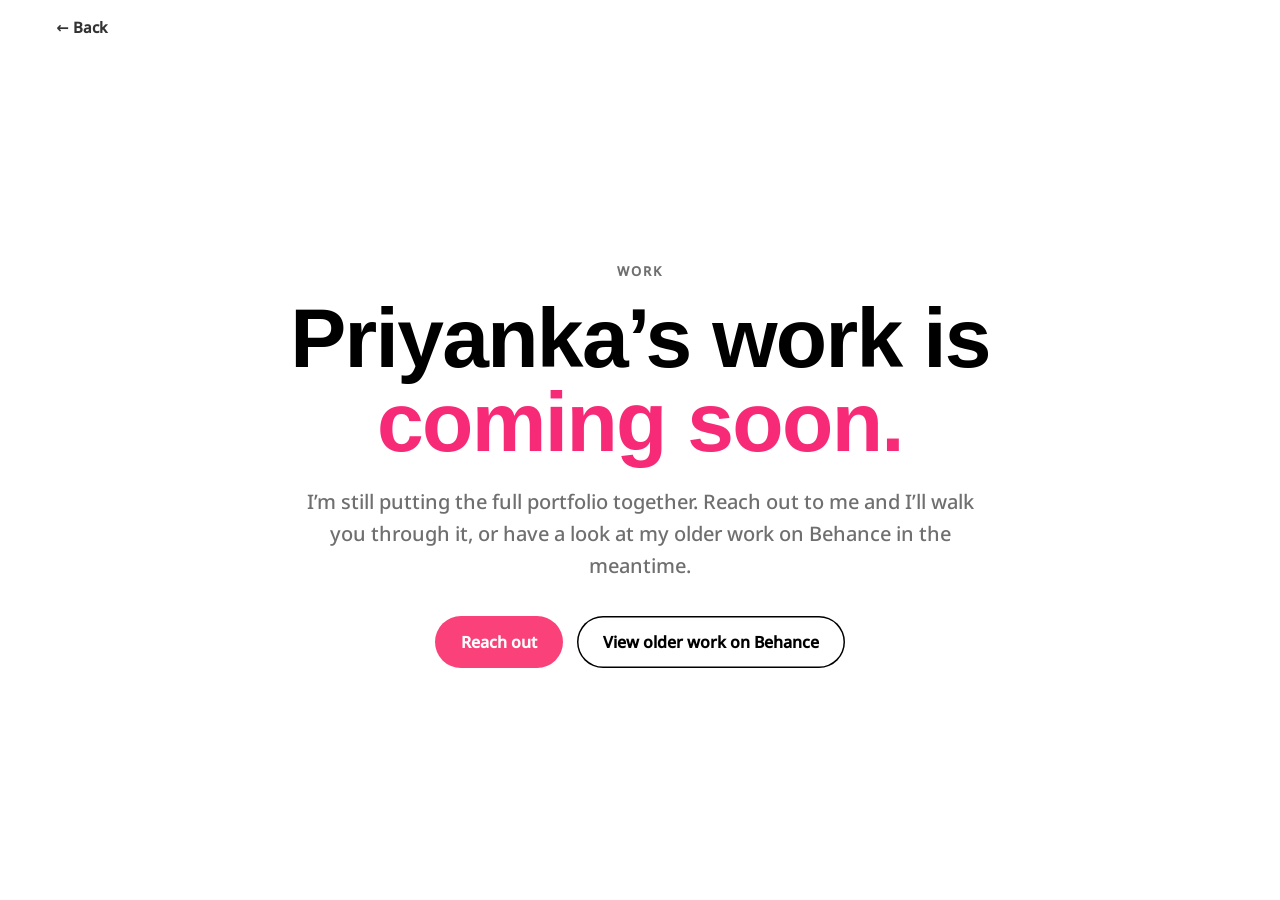
==== work.html @ 77cd3a28 "View work button opens a coming-soon work page with contact and Behance links Co-Authored-By: Claude" ====
<!DOCTYPE html>
<html lang="en" data-edition="gold">
<head>
<meta charset="UTF-8">
<meta name="viewport" content="width=device-width, initial-scale=1, viewport-fit=cover">
<title>Work · Priyanka Yadav</title>
<meta name="description" content="Priyanka Yadav's full portfolio is coming soon. Get in touch to see it, or view her older work on Behance.">
<link rel="stylesheet" href="css/00-fonts.css">
<link rel="stylesheet" href="css/01-tokens.css">
<style>
*{box-sizing:border-box}
html,body{margin:0;min-height:100%}
body{min-height:100svh;display:grid;place-items:center;padding:96px var(--gut,20px) 64px;background:var(--bg);color:var(--ink);font-family:var(--sans);-webkit-font-smoothing:antialiased}
.back{position:fixed;top:max(20px,env(safe-area-inset-top));left:var(--gut,20px);display:inline-flex;align-items:center;gap:8px;font:700 15px/1 var(--sans);color:var(--ink);text-decoration:none;opacity:.8}
.back:hover{opacity:1}
main{width:min(720px,100%);text-align:center}
.kick{margin:0 0 18px;font:800 13px/1 var(--sans);letter-spacing:.14em;text-transform:uppercase;color:var(--mute)}
h1{margin:0 0 22px;font-size:clamp(40px,8vw,84px);line-height:1}
.copy{margin:0 auto 34px;max-width:34em;font-size:clamp(16px,2vw,20px);line-height:1.6;color:var(--mute)}
.ctas{display:flex;flex-wrap:wrap;gap:14px;justify-content:center}
.cta{display:inline-flex;align-items:center;justify-content:center;min-height:52px;padding:0 26px;text-decoration:none;font-weight:700;font-size:16px;transition:transform .3s cubic-bezier(.34,1.56,.64,1)}
.cta:hover{transform:translateY(-3px)}
/* Normal */
html[data-edition="gold"]{--bg:#fff;--ink:#000;--mute:#6f6f6f;--sans:"Noto Sans",system-ui,-apple-system,"Segoe UI",Roboto,sans-serif}
html[data-edition="gold"] h1{font-family:Arial,"Helvetica Neue",Helvetica,sans-serif;font-weight:700;letter-spacing:-.02em}
html[data-edition="gold"] h1 em{font-style:normal;color:#f62a76}
html[data-edition="gold"] .cta{border-radius:999px;background:#fb4179;color:#fff}
html[data-edition="gold"] .cta.ghost{background:transparent;color:#000;box-shadow:inset 0 0 0 1.5px #000}
/* Street */
html[data-edition="street"] h1{font-family:var(--tag);font-weight:400;text-transform:uppercase;line-height:.92}
html[data-edition="street"] h1 em{font-style:normal;color:var(--s-red);text-shadow:.04em .05em 0 rgba(0,0,0,.6)}
html[data-edition="street"] .kick,html[data-edition="street"] .back,html[data-edition="street"] .cta{font-family:var(--sten);font-weight:800;text-transform:uppercase;letter-spacing:.06em}
html[data-edition="street"] .copy{font-family:var(--sans);color:rgba(241,236,226,.78)}
html[data-edition="street"] .cta{border-radius:10px;border:2.5px solid var(--s-cream);background:var(--s-red);color:#fff;box-shadow:0 4px 0 rgba(0,0,0,.5)}
html[data-edition="street"] .cta.ghost{background:#141312;color:var(--s-cream)}
</style>
<script>try{var e=localStorage.getItem("py:edition");document.documentElement.dataset.edition=(e==="street"||e==="gold")?e:"gold"}catch(x){}</script>
</head>
<body>
<a class="back" href="index.html#work" aria-label="Back to home">← Back</a>
<main>
  <p class="kick">Work</p>
  <h1>Priyanka’s work is <em>coming soon.</em></h1>
  <p class="copy">I’m still putting the full portfolio together. Reach out to me and I’ll walk you through it, or have a look at my older work on Behance in the meantime.</p>
  <div class="ctas">
    <a class="cta" href="mailto:priyankayadav76047@gmail.com">Reach out</a>
    <a class="cta ghost" href="https://www.behance.net/priyankayadav40" target="_blank" rel="noopener">View older work on Behance</a>
  </div>
</main>
</body>
</html>
---- css/00-fonts.css ----
/* Self-hosted web fonts (SIL Open Font License, see assets/fonts/LICENSE.md) */

/* Bodoni Moda · latin-ext */
@font-face {
  font-family: 'Bodoni Moda';
  font-style: italic;
  font-weight: 400 700;
  font-display: swap;
  src: url(../assets/fonts/bodoni-moda/bodoni-moda-italic-400-700-latin-ext.woff2) format('woff2');
  unicode-range: U+0100-02BA, U+02BD-02C5, U+02C7-02CC, U+02CE-02D7, U+02DD-02FF, U+0304, U+0308, U+0329, U+1D00-1DBF, U+1E00-1E9F, U+1EF2-1EFF, U+2020, U+20A0-20AB, U+20AD-20C4, U+2113, U+2C60-2C7F, U+A720-A7FF;
}

/* Bodoni Moda · latin */
@font-face {
  font-family: 'Bodoni Moda';
  font-style: italic;
  font-weight: 400 700;
  font-display: swap;
  src: url(../assets/fonts/bodoni-moda/bodoni-moda-italic-400-700-latin.woff2) format('woff2');
  unicode-range: U+0000-00FF, U+0131, U+0152-0153, U+02BB-02BC, U+02C6, U+02DA, U+02DC, U+0304, U+0308, U+0329, U+2000-206F, U+20AC, U+2122, U+2191, U+2193, U+2212, U+2215, U+FEFF, U+FFFD;
}

/* Bodoni Moda · latin-ext */
@font-face {
  font-family: 'Bodoni Moda';
  font-style: normal;
  font-weight: 400 700;
  font-display: swap;
  src: url(../assets/fonts/bodoni-moda/bodoni-moda-normal-400-700-latin-ext.woff2) format('woff2');
  unicode-range: U+0100-02BA, U+02BD-02C5, U+02C7-02CC, U+02CE-02D7, U+02DD-02FF, U+0304, U+0308, U+0329, U+1D00-1DBF, U+1E00-1E9F, U+1EF2-1EFF, U+2020, U+20A0-20AB, U+20AD-20C4, U+2113, U+2C60-2C7F, U+A720-A7FF;
}

/* Bodoni Moda · latin */
@font-face {
  font-family: 'Bodoni Moda';
  font-style: normal;
  font-weight: 400 700;
  font-display: swap;
  src: url(../assets/fonts/bodoni-moda/bodoni-moda-normal-400-700-latin.woff2) format('woff2');
  unicode-range: U+0000-00FF, U+0131, U+0152-0153, U+02BB-02BC, U+02C6, U+02DA, U+02DC, U+0304, U+0308, U+0329, U+2000-206F, U+20AC, U+2122, U+2191, U+2193, U+2212, U+2215, U+FEFF, U+FFFD;
}

/* Hanken Grotesk · latin-ext */
@font-face {
  font-family: 'Hanken Grotesk';
  font-style: normal;
  font-weight: 300 700;
  font-display: swap;
  src: url(../assets/fonts/hanken-grotesk/hanken-grotesk-normal-300-700-latin-ext.woff2) format('woff2');
  unicode-range: U+0100-02BA, U+02BD-02C5, U+02C7-02CC, U+02CE-02D7, U+02DD-02FF, U+0304, U+0308, U+0329, U+1D00-1DBF, U+1E00-1E9F, U+1EF2-1EFF, U+2020, U+20A0-20AB, U+20AD-20C4, U+2113, U+2C60-2C7F, U+A720-A7FF;
}

/* Hanken Grotesk · latin */
@font-face {
  font-family: 'Hanken Grotesk';
  font-style: normal;
  font-weight: 300 700;
  font-display: swap;
  src: url(../assets/fonts/hanken-grotesk/hanken-grotesk-normal-300-700-latin.woff2) format('woff2');
  unicode-range: U+0000-00FF, U+0131, U+0152-0153, U+02BB-02BC, U+02C6, U+02DA, U+02DC, U+0304, U+0308, U+0329, U+2000-206F, U+20AC, U+2122, U+2191, U+2193, U+2212, U+2215, U+FEFF, U+FFFD;
}

/* Tiro Devanagari Hindi · devanagari */
@font-face {
  font-family: 'Tiro Devanagari Hindi';
  font-style: italic;
  font-weight: 400;
  font-display: swap;
  src: url(../assets/fonts/tiro-devanagari-hindi/tiro-devanagari-hindi-italic-400-devanagari.woff2) format('woff2');
  unicode-range: U+0900-097F, U+1CD0-1CF4, U+1CF7-1CF9, U+200C-200D, U+20A8, U+20B9, U+20F0, U+25CC, U+A830-A839, U+A8E0-A8FF, U+11B00-11B0A;
}

/* Tiro Devanagari Hindi · latin-ext */
@font-face {
  font-family: 'Tiro Devanagari Hindi';
  font-style: italic;
  font-weight: 400;
  font-display: swap;
  src: url(../assets/fonts/tiro-devanagari-hindi/tiro-devanagari-hindi-italic-400-latin-ext.woff2) format('woff2');
  unicode-range: U+0100-02BA, U+02BD-02C5, U+02C7-02CC, U+02CE-02D7, U+02DD-02FF, U+0304, U+0308, U+0329, U+1D00-1DBF, U+1E00-1E9F, U+1EF2-1EFF, U+2020, U+20A0-20AB, U+20AD-20C4, U+2113, U+2C60-2C7F, U+A720-A7FF;
}

/* Tiro Devanagari Hindi · latin */
@font-face {
  font-family: 'Tiro Devanagari Hindi';
  font-style: italic;
  font-weight: 400;
  font-display: swap;
  src: url(../assets/fonts/tiro-devanagari-hindi/tiro-devanagari-hindi-italic-400-latin.woff2) format('woff2');
  unicode-range: U+0000-00FF, U+0131, U+0152-0153, U+02BB-02BC, U+02C6, U+02DA, U+02DC, U+0304, U+0308, U+0329, U+2000-206F, U+20AC, U+2122, U+2191, U+2193, U+2212, U+2215, U+FEFF, U+FFFD;
}

/* Tiro Devanagari Hindi · devanagari */
@font-face {
  font-family: 'Tiro Devanagari Hindi';
  font-style: normal;
  font-weight: 400;
  font-display: swap;
  src: url(../assets/fonts/tiro-devanagari-hindi/tiro-devanagari-hindi-normal-400-devanagari.woff2) format('woff2');
  unicode-range: U+0900-097F, U+1CD0-1CF4, U+1CF7-1CF9, U+200C-200D, U+20A8, U+20B9, U+20F0, U+25CC, U+A830-A839, U+A8E0-A8FF, U+11B00-11B0A;
}

/* Tiro Devanagari Hindi · latin-ext */
@font-face {
  font-family: 'Tiro Devanagari Hindi';
  font-style: normal;
  font-weight: 400;
  font-display: swap;
  src: url(../assets/fonts/tiro-devanagari-hindi/tiro-devanagari-hindi-normal-400-latin-ext.woff2) format('woff2');
  unicode-range: U+0100-02BA, U+02BD-02C5, U+02C7-02CC, U+02CE-02D7, U+02DD-02FF, U+0304, U+0308, U+0329, U+1D00-1DBF, U+1E00-1E9F, U+1EF2-1EFF, U+2020, U+20A0-20AB, U+20AD-20C4, U+2113, U+2C60-2C7F, U+A720-A7FF;
}

/* Tiro Devanagari Hindi · latin */
@font-face {
  font-family: 'Tiro Devanagari Hindi';
  font-style: normal;
  font-weight: 400;
  font-display: swap;
  src: url(../assets/fonts/tiro-devanagari-hindi/tiro-devanagari-hindi-normal-400-latin.woff2) format('woff2');
  unicode-range: U+0000-00FF, U+0131, U+0152-0153, U+02BB-02BC, U+02C6, U+02DA, U+02DC, U+0304, U+0308, U+0329, U+2000-206F, U+20AC, U+2122, U+2191, U+2193, U+2212, U+2215, U+FEFF, U+FFFD;
}

/* Manrope · latin-ext */
@font-face {
  font-family: 'Manrope';
  font-style: normal;
  font-weight: 500;
  font-display: swap;
  src: url(../assets/fonts/manrope/manrope-normal-500-latin-ext.woff2) format('woff2');
  unicode-range: U+0100-02BA, U+02BD-02C5, U+02C7-02CC, U+02CE-02D7, U+02DD-02FF, U+0304, U+0308, U+0329, U+1D00-1DBF, U+1E00-1E9F, U+1EF2-1EFF, U+2020, U+20A0-20AB, U+20AD-20C4, U+2113, U+2C60-2C7F, U+A720-A7FF;
}

/* Manrope · latin */
@font-face {
  font-family: 'Manrope';
  font-style: normal;
  font-weight: 500;
  font-display: swap;
  src: url(../assets/fonts/manrope/manrope-normal-500-latin.woff2) format('woff2');
  unicode-range: U+0000-00FF, U+0131, U+0152-0153, U+02BB-02BC, U+02C6, U+02DA, U+02DC, U+0304, U+0308, U+0329, U+2000-206F, U+20AC, U+2122, U+2191, U+2193, U+2212, U+2215, U+FEFF, U+FFFD;
}

/* Manrope · latin-ext */
@font-face {
  font-family: 'Manrope';
  font-style: normal;
  font-weight: 700;
  font-display: swap;
  src: url(../assets/fonts/manrope/manrope-normal-700-latin-ext.woff2) format('woff2');
  unicode-range: U+0100-02BA, U+02BD-02C5, U+02C7-02CC, U+02CE-02D7, U+02DD-02FF, U+0304, U+0308, U+0329, U+1D00-1DBF, U+1E00-1E9F, U+1EF2-1EFF, U+2020, U+20A0-20AB, U+20AD-20C4, U+2113, U+2C60-2C7F, U+A720-A7FF;
}

/* Manrope · latin */
@font-face {
  font-family: 'Manrope';
  font-style: normal;
  font-weight: 700;
  font-display: swap;
  src: url(../assets/fonts/manrope/manrope-normal-700-latin.woff2) format('woff2');
  unicode-range: U+0000-00FF, U+0131, U+0152-0153, U+02BB-02BC, U+02C6, U+02DA, U+02DC, U+0304, U+0308, U+0329, U+2000-206F, U+20AC, U+2122, U+2191, U+2193, U+2212, U+2215, U+FEFF, U+FFFD;
}

/* Inter · latin-ext */
@font-face {
  font-family: 'Inter';
  font-style: normal;
  font-weight: 400;
  font-display: swap;
  src: url(../assets/fonts/inter/inter-normal-400-latin-ext.woff2) format('woff2');
  unicode-range: U+0100-02BA, U+02BD-02C5, U+02C7-02CC, U+02CE-02D7, U+02DD-02FF, U+0304, U+0308, U+0329, U+1D00-1DBF, U+1E00-1E9F, U+1EF2-1EFF, U+2020, U+20A0-20AB, U+20AD-20C4, U+2113, U+2C60-2C7F, U+A720-A7FF;
}

/* Inter · latin */
@font-face {
  font-family: 'Inter';
  font-style: normal;
  font-weight: 400;
  font-display: swap;
  src: url(../assets/fonts/inter/inter-normal-400-latin.woff2) format('woff2');
  unicode-range: U+0000-00FF, U+0131, U+0152-0153, U+02BB-02BC, U+02C6, U+02DA, U+02DC, U+0304, U+0308, U+0329, U+2000-206F, U+20AC, U+2122, U+2191, U+2193, U+2212, U+2215, U+FEFF, U+FFFD;
}

/* Inter · latin-ext */
@font-face {
  font-family: 'Inter';
  font-style: normal;
  font-weight: 500;
  font-display: swap;
  src: url(../assets/fonts/inter/inter-normal-500-latin-ext.woff2) format('woff2');
  unicode-range: U+0100-02BA, U+02BD-02C5, U+02C7-02CC, U+02CE-02D7, U+02DD-02FF, U+0304, U+0308, U+0329, U+1D00-1DBF, U+1E00-1E9F, U+1EF2-1EFF, U+2020, U+20A0-20AB, U+20AD-20C4, U+2113, U+2C60-2C7F, U+A720-A7FF;
}

/* Inter · latin */
@font-face {
  font-family: 'Inter';
  font-style: normal;
  font-weight: 500;
  font-display: swap;
  src: url(../assets/fonts/inter/inter-normal-500-latin.woff2) format('woff2');
  unicode-range: U+0000-00FF, U+0131, U+0152-0153, U+02BB-02BC, U+02C6, U+02DA, U+02DC, U+0304, U+0308, U+0329, U+2000-206F, U+20AC, U+2122, U+2191, U+2193, U+2212, U+2215, U+FEFF, U+FFFD;
}

/* Inter · latin-ext */
@font-face {
  font-family: 'Inter';
  font-style: normal;
  font-weight: 600;
  font-display: swap;
  src: url(../assets/fonts/inter/inter-normal-600-latin-ext.woff2) format('woff2');
  unicode-range: U+0100-02BA, U+02BD-02C5, U+02C7-02CC, U+02CE-02D7, U+02DD-02FF, U+0304, U+0308, U+0329, U+1D00-1DBF, U+1E00-1E9F, U+1EF2-1EFF, U+2020, U+20A0-20AB, U+20AD-20C4, U+2113, U+2C60-2C7F, U+A720-A7FF;
}

/* Inter · latin */
@font-face {
  font-family: 'Inter';
  font-style: normal;
  font-weight: 600;
  font-display: swap;
  src: url(../assets/fonts/inter/inter-normal-600-latin.woff2) format('woff2');
  unicode-range: U+0000-00FF, U+0131, U+0152-0153, U+02BB-02BC, U+02C6, U+02DA, U+02DC, U+0304, U+0308, U+0329, U+2000-206F, U+20AC, U+2122, U+2191, U+2193, U+2212, U+2215, U+FEFF, U+FFFD;
}

/* Sedgwick Ave · latin-ext */
@font-face {
  font-family: 'Sedgwick Ave';
  font-style: normal;
  font-weight: 400;
  font-display: swap;
  src: url(../assets/fonts/sedgwick-ave/sedgwick-ave-normal-400-latin-ext.woff2) format('woff2');
  unicode-range: U+0100-02BA, U+02BD-02C5, U+02C7-02CC, U+02CE-02D7, U+02DD-02FF, U+0304, U+0308, U+0329, U+1D00-1DBF, U+1E00-1E9F, U+1EF2-1EFF, U+2020, U+20A0-20AB, U+20AD-20C4, U+2113, U+2C60-2C7F, U+A720-A7FF;
}

/* Sedgwick Ave · latin */
@font-face {
  font-family: 'Sedgwick Ave';
  font-style: normal;
  font-weight: 400;
  font-display: swap;
  src: url(../assets/fonts/sedgwick-ave/sedgwick-ave-normal-400-latin.woff2) format('woff2');
  unicode-range: U+0000-00FF, U+0131, U+0152-0153, U+02BB-02BC, U+02C6, U+02DA, U+02DC, U+0304, U+0308, U+0329, U+2000-206F, U+20AC, U+2122, U+2191, U+2193, U+2212, U+2215, U+FEFF, U+FFFD;
}

/* Sedgwick Ave Display · latin-ext */
@font-face {
  font-family: 'Sedgwick Ave Display';
  font-style: normal;
  font-weight: 400;
  font-display: swap;
  src: url(../assets/fonts/sedgwick-ave-display/sedgwick-ave-display-normal-400-latin-ext.woff2) format('woff2');
  unicode-range: U+0100-02BA, U+02BD-02C5, U+02C7-02CC, U+02CE-02D7, U+02DD-02FF, U+0304, U+0308, U+0329, U+1D00-1DBF, U+1E00-1E9F, U+1EF2-1EFF, U+2020, U+20A0-20AB, U+20AD-20C4, U+2113, U+2C60-2C7F, U+A720-A7FF;
}

/* Sedgwick Ave Display · latin */
@font-face {
  font-family: 'Sedgwick Ave Display';
  font-style: normal;
  font-weight: 400;
  font-display: swap;
  src: url(../assets/fonts/sedgwick-ave-display/sedgwick-ave-display-normal-400-latin.woff2) format('woff2');
  unicode-range: U+0000-00FF, U+0131, U+0152-0153, U+02BB-02BC, U+02C6, U+02DA, U+02DC, U+0304, U+0308, U+0329, U+2000-206F, U+20AC, U+2122, U+2191, U+2193, U+2212, U+2215, U+FEFF, U+FFFD;
}

/* JetBrains Mono · latin-ext */
@font-face {
  font-family: 'JetBrains Mono';
  font-style: normal;
  font-weight: 500;
  font-display: swap;
  src: url(../assets/fonts/jetbrains-mono/jetbrains-mono-normal-500-latin-ext.woff2) format('woff2');
  unicode-range: U+0100-02BA, U+02BD-02C5, U+02C7-02CC, U+02CE-02D7, U+02DD-02FF, U+0304, U+0308, U+0329, U+1D00-1DBF, U+1E00-1E9F, U+1EF2-1EFF, U+2020, U+20A0-20AB, U+20AD-20C4, U+2113, U+2C60-2C7F, U+A720-A7FF;
}

/* JetBrains Mono · latin */
@font-face {
  font-family: 'JetBrains Mono';
  font-style: normal;
  font-weight: 500;
  font-display: swap;
  src: url(../assets/fonts/jetbrains-mono/jetbrains-mono-normal-500-latin.woff2) format('woff2');
  unicode-range: U+0000-00FF, U+0131, U+0152-0153, U+02BB-02BC, U+02C6, U+02DA, U+02DC, U+0304, U+0308, U+0329, U+2000-206F, U+20AC, U+2122, U+2191, U+2193, U+2212, U+2215, U+FEFF, U+FFFD;
}

/* Big Shoulders Stencil · latin-ext */
@font-face {
  font-family: 'Big Shoulders Stencil';
  font-style: normal;
  font-weight: 700 900;
  font-display: swap;
  src: url(../assets/fonts/big-shoulders-stencil/big-shoulders-stencil-normal-700-900-latin-ext.woff2) format('woff2');
  unicode-range: U+0100-02BA, U+02BD-02C5, U+02C7-02CC, U+02CE-02D7, U+02DD-02FF, U+0304, U+0308, U+0329, U+1D00-1DBF, U+1E00-1E9F, U+1EF2-1EFF, U+2020, U+20A0-20AB, U+20AD-20C4, U+2113, U+2C60-2C7F, U+A720-A7FF;
}

/* Big Shoulders Stencil · latin */
@font-face {
  font-family: 'Big Shoulders Stencil';
  font-style: normal;
  font-weight: 700 900;
  font-display: swap;
  src: url(../assets/fonts/big-shoulders-stencil/big-shoulders-stencil-normal-700-900-latin.woff2) format('woff2');
  unicode-range: U+0000-00FF, U+0131, U+0152-0153, U+02BB-02BC, U+02C6, U+02DA, U+02DC, U+0304, U+0308, U+0329, U+2000-206F, U+20AC, U+2122, U+2191, U+2193, U+2212, U+2215, U+FEFF, U+FFFD;
}

/* Big Shoulders Stencil Display · latin-ext */
@font-face {
  font-family: 'Big Shoulders Stencil Display';
  font-style: normal;
  font-weight: 700 900;
  font-display: swap;
  src: url(../assets/fonts/big-shoulders-stencil-display/big-shoulders-stencil-display-normal-700-900-latin-ext.woff2) format('woff2');
  unicode-range: U+0100-02BA, U+02BD-02C5, U+02C7-02CC, U+02CE-02D7, U+02DD-02FF, U+0304, U+0308, U+0329, U+1D00-1DBF, U+1E00-1E9F, U+1EF2-1EFF, U+2020, U+20A0-20AB, U+20AD-20C4, U+2113, U+2C60-2C7F, U+A720-A7FF;
}

/* Big Shoulders Stencil Display · latin */
@font-face {
  font-family: 'Big Shoulders Stencil Display';
  font-style: normal;
  font-weight: 700 900;
  font-display: swap;
  src: url(../assets/fonts/big-shoulders-stencil-display/big-shoulders-stencil-display-normal-700-900-latin.woff2) format('woff2');
  unicode-range: U+0000-00FF, U+0131, U+0152-0153, U+02BB-02BC, U+02C6, U+02DA, U+02DC, U+0304, U+0308, U+0329, U+2000-206F, U+20AC, U+2122, U+2191, U+2193, U+2212, U+2215, U+FEFF, U+FFFD;
}

/* Noto Sans · latin-ext (Normal mode body) */
@font-face {
  font-family: 'Noto Sans';
  font-style: normal;
  font-weight: 500;
  font-display: swap;
  src: url(../assets/fonts/noto-sans/noto-sans-normal-500-latin-ext.woff2) format('woff2');
  unicode-range: U+0100-02BA, U+02BD-02C5, U+02C7-02CC, U+02CE-02D7, U+02DD-02FF, U+0304, U+0308, U+0329, U+1D00-1DBF, U+1E00-1E9F, U+1EF2-1EFF, U+2020, U+20A0-20AB, U+20AD-20C4, U+2113, U+2C60-2C7F, U+A720-A7FF;
}

/* Noto Sans · latin (Normal mode body) */
@font-face {
  font-family: 'Noto Sans';
  font-style: normal;
  font-weight: 500;
  font-display: swap;
  src: url(../assets/fonts/noto-sans/noto-sans-normal-500-latin.woff2) format('woff2');
  unicode-range: U+0000-00FF, U+0131, U+0152-0153, U+02BB-02BC, U+02C6, U+02DA, U+02DC, U+0304, U+0308, U+0329, U+2000-206F, U+20AC, U+2122, U+2191, U+2193, U+2212, U+2215, U+FEFF, U+FFFD;
}
---- css/01-tokens.css ----
/* Design tokens: colour, type, motion and spacing for Normal (light + dark) and Street editions */

/* ============ tokens ============ */
:root{
  --bg:#f2ede5; --bg2:#e8e0d3; --ink:#1c1611; --mute:#6c6153; --line:rgba(28,22,17,.13);
  --glass:rgba(255,255,255,.5); --glass-b:rgba(28,22,17,.1); --chip:rgba(255,255,255,.78);
  --acc:#8f661d; --acc2:#b98a3a; --on-acc:#fff8ec; --glow:rgba(201,154,69,.32);
  --dim:rgba(28,22,17,.09); --lit:#8f661d;
  --logo:brightness(0) opacity(.78); --icon:brightness(0) opacity(.8);
  --shadow:0 30px 60px -30px rgba(60,40,10,.35);
  --serif:"Bodoni Moda","Bodoni 72",Didot,"Times New Roman",serif;
  --sans:"Hanken Grotesk",system-ui,-apple-system,"Segoe UI",Roboto,sans-serif;
  --deva:"Tiro Devanagari Hindi","Noto Serif Devanagari","Kohinoor Devanagari",serif;
  --ease:cubic-bezier(.22,1,.36,1); --spring:cubic-bezier(.34,1.56,.64,1);
  --gut:clamp(20px,4.4vw,64px);
  --vskew:0deg;
  color-scheme:light;
  box-sizing:border-box;
  padding-top:env(safe-area-inset-top,0px);
  padding-bottom:env(safe-area-inset-bottom,0px);
}
@media (prefers-color-scheme:dark){
  :root:not([data-theme="light"]){
    --bg:#0b0907; --bg2:#14100b; --ink:#f3ead9; --mute:#a2968a; --line:rgba(243,234,217,.12);
    --glass:rgba(255,246,228,.045); --glass-b:rgba(255,236,200,.12); --chip:rgba(30,24,17,.82);
    --acc:#dcb66c; --acc2:#f4dba0; --on-acc:#1b1309; --glow:rgba(220,182,108,.26);
    --dim:rgba(243,234,217,.07); --lit:#f4dba0;
    --logo:brightness(0) invert(1) opacity(.86); --icon:none;
    --shadow:0 40px 80px -30px rgba(0,0,0,.8);
    color-scheme:dark;
  }
}
:root[data-theme="dark"]{
  --bg:#0b0907; --bg2:#14100b; --ink:#f3ead9; --mute:#a2968a; --line:rgba(243,234,217,.12);
  --glass:rgba(255,246,228,.045); --glass-b:rgba(255,236,200,.12); --chip:rgba(30,24,17,.82);
  --acc:#dcb66c; --acc2:#f4dba0; --on-acc:#1b1309; --glow:rgba(220,182,108,.26);
  --dim:rgba(243,234,217,.07); --lit:#f4dba0;
  --logo:brightness(0) invert(1) opacity(.86); --icon:none;
  --shadow:0 40px 80px -30px rgba(0,0,0,.8);
  color-scheme:dark;
}

/* ============ STREET EDITION tokens ============ */
:root{--tag:"Sedgwick Ave Display","Sedgwick Ave",cursive;--hand:"Sedgwick Ave","Sedgwick Ave Display",cursive;--sten:"Big Shoulders Stencil","Big Shoulders Stencil Display",Impact,"Arial Narrow Bold",sans-serif;
  --s-red:#e3242b;--s-yel:#f4dc1f;--s-grn:#3cff52;--s-blu:#2f5bff;--s-org:#ff7a1a;--s-cream:#f1ece2;--s-paper:#e6e0d2;--s-ink:#121110}
html:root[data-edition="street"]{
  --bg:#151413; --bg2:#1d1b19; --ink:#f1ece2; --mute:rgba(241,236,226,.62); --line:rgba(241,236,226,.14);
  --glass:rgba(255,255,255,.04); --glass-b:rgba(241,236,226,.16); --chip:#141312;
  --acc:#e3242b; --acc2:#ff4d4d; --on-acc:#fff; --glow:rgba(227,36,43,.25);
  --dim:rgba(241,236,226,.12); --lit:#f1ece2; --logo:brightness(0) invert(1) opacity(.9); --icon:none;
  --shadow:0 18px 40px -16px rgba(0,0,0,.8);
  color-scheme:dark;
}
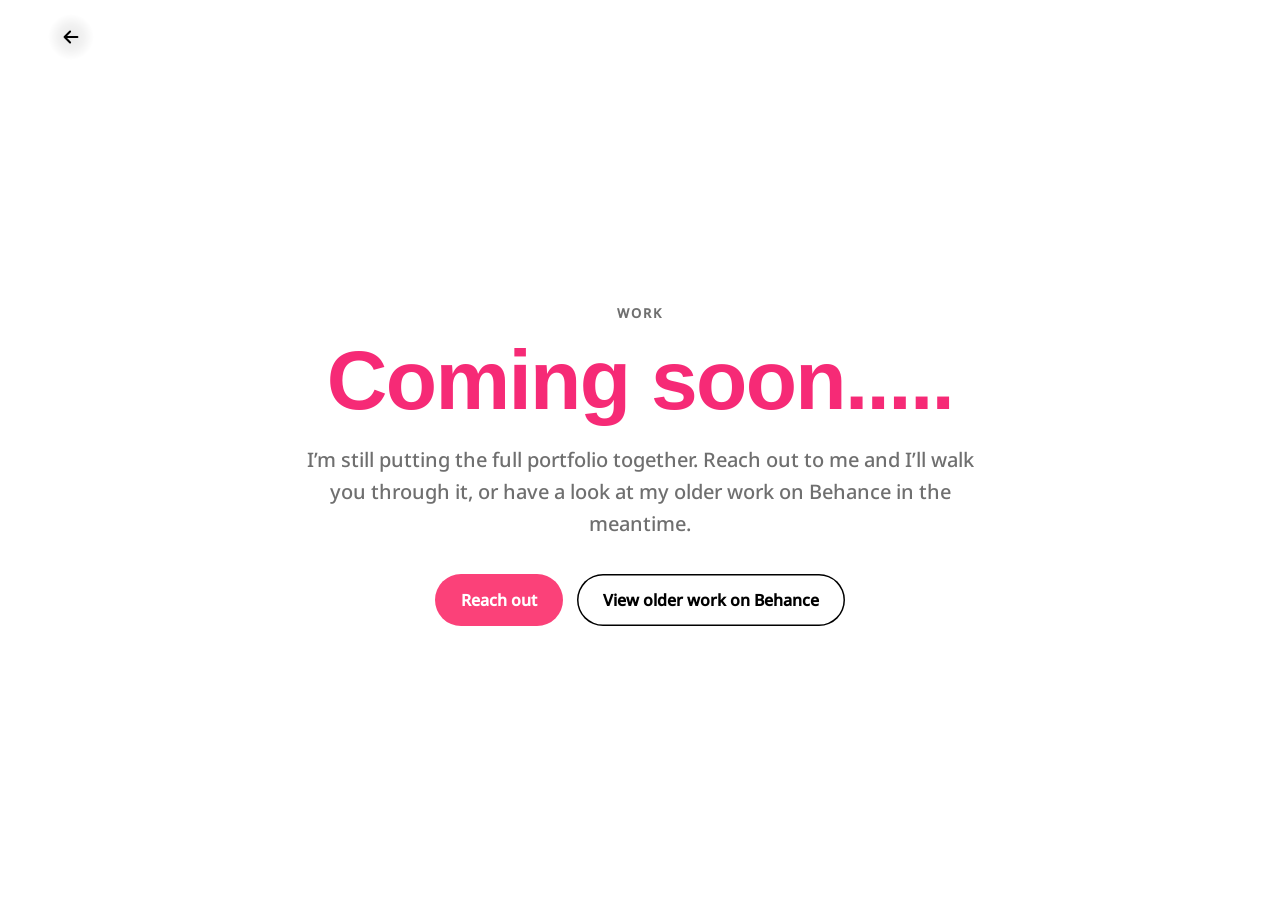
==== commit edb30558: "Icon-only back button with soft fade in both modes; name in Normal case nav; Coming soon page uses t" ====
--- a/work.html
+++ b/work.html
@@ -3,7 +3,7 @@
 <head>
 <meta charset="UTF-8">
 <meta name="viewport" content="width=device-width, initial-scale=1, viewport-fit=cover">
-<title>Work · Priyanka Yadav</title>
+<title>Coming soon · Priyanka Yadav</title>
 <meta name="description" content="Priyanka Yadav's full portfolio is coming soon. Get in touch to see it, or view her older work on Behance.">
 <link rel="stylesheet" href="css/00-fonts.css">
 <link rel="stylesheet" href="css/01-tokens.css">
@@ -11,8 +11,13 @@
 *{box-sizing:border-box}
 html,body{margin:0;min-height:100%}
 body{min-height:100svh;display:grid;place-items:center;padding:96px var(--gut,20px) 64px;background:var(--bg);color:var(--ink);font-family:var(--sans);-webkit-font-smoothing:antialiased}
-.back{position:fixed;top:max(20px,env(safe-area-inset-top));left:var(--gut,20px);display:inline-flex;align-items:center;gap:8px;font:700 15px/1 var(--sans);color:var(--ink);text-decoration:none;opacity:.8}
-.back:hover{opacity:1}
+.back{position:fixed;top:max(14px,env(safe-area-inset-top));left:calc(var(--gut,20px) - 8px);display:grid;place-items:center;width:46px;height:46px;border-radius:50%;color:var(--ink);text-decoration:none;transition:background .3s,color .25s,transform .3s cubic-bezier(.34,1.56,.64,1)}
+.back svg{width:22px;height:22px}
+.back:hover{transform:translateX(-3px)}
+html[data-edition="gold"] .back{background:radial-gradient(closest-side,rgba(0,0,0,.09),rgba(0,0,0,.05) 55%,rgba(0,0,0,0))}
+html[data-edition="gold"] .back:hover{color:#f62a76;background:radial-gradient(closest-side,rgba(246,42,118,.2),rgba(246,42,118,.09) 55%,rgba(246,42,118,0))}
+html[data-edition="street"] .back{color:var(--s-cream);background:radial-gradient(closest-side,rgba(241,236,226,.2),rgba(241,236,226,.08) 55%,rgba(241,236,226,0))}
+html[data-edition="street"] .back:hover{color:#fff;background:radial-gradient(closest-side,rgba(227,36,43,.5),rgba(227,36,43,.18) 55%,rgba(227,36,43,0))}
 main{width:min(720px,100%);text-align:center}
 .kick{margin:0 0 18px;font:800 13px/1 var(--sans);letter-spacing:.14em;text-transform:uppercase;color:var(--mute)}
 h1{margin:0 0 22px;font-size:clamp(40px,8vw,84px);line-height:1}
@@ -37,10 +42,10 @@
 <script>try{var e=localStorage.getItem("py:edition");document.documentElement.dataset.edition=(e==="street"||e==="gold")?e:"gold"}catch(x){}</script>
 </head>
 <body>
-<a class="back" href="index.html#work" aria-label="Back to home">← Back</a>
+<a class="back" href="index.html#work" aria-label="Back to all work"><svg viewBox="0 0 24 24" fill="none" aria-hidden="true"><path d="M19 12H5m6-6-6 6 6 6" stroke="currentColor" stroke-width="2.2" stroke-linecap="round" stroke-linejoin="round"/></svg></a>
 <main>
   <p class="kick">Work</p>
-  <h1>Priyanka’s work is <em>coming soon.</em></h1>
+  <h1><em>Coming soon.....</em></h1>
   <p class="copy">I’m still putting the full portfolio together. Reach out to me and I’ll walk you through it, or have a look at my older work on Behance in the meantime.</p>
   <div class="ctas">
     <a class="cta" href="mailto:priyankayadav76047@gmail.com">Reach out</a>
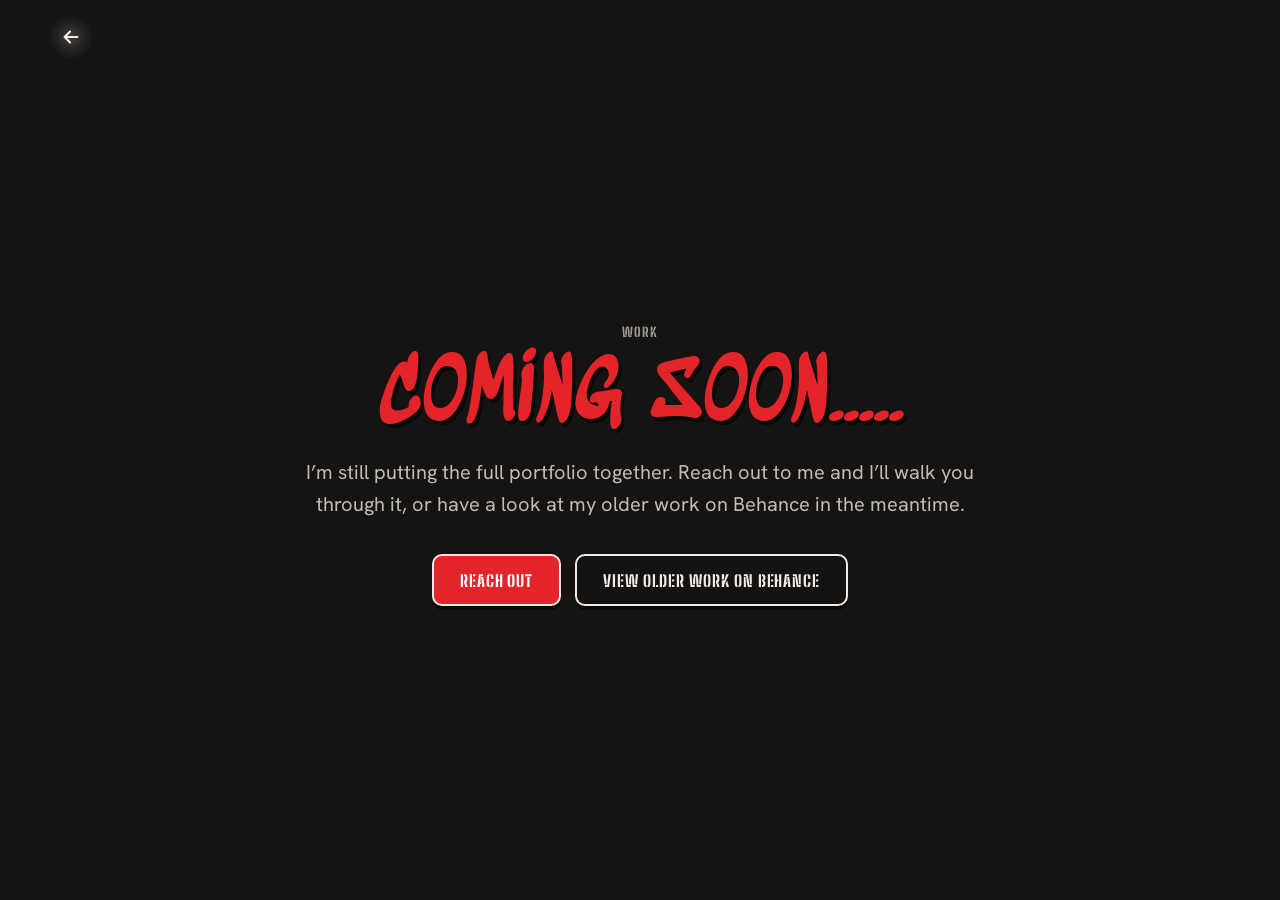
==== commit b3a02683: "Street is the default (no edition chooser); tighter Normal work cards; hide Normal progress bar; dro" ====
--- a/work.html
+++ b/work.html
@@ -1,5 +1,5 @@
 <!DOCTYPE html>
-<html lang="en" data-edition="gold">
+<html lang="en" data-edition="street">
 <head>
 <meta charset="UTF-8">
 <meta name="viewport" content="width=device-width, initial-scale=1, viewport-fit=cover">
@@ -39,7 +39,7 @@
 html[data-edition="street"] .cta{border-radius:10px;border:2.5px solid var(--s-cream);background:var(--s-red);color:#fff;box-shadow:0 4px 0 rgba(0,0,0,.5)}
 html[data-edition="street"] .cta.ghost{background:#141312;color:var(--s-cream)}
 </style>
-<script>try{var e=localStorage.getItem("py:edition");document.documentElement.dataset.edition=(e==="street"||e==="gold")?e:"gold"}catch(x){}</script>
+<script>try{var e=localStorage.getItem("py:edition");document.documentElement.dataset.edition=(e==="street"||e==="gold")?e:"street"}catch(x){}</script>
 </head>
 <body>
 <a class="back" href="index.html#work" aria-label="Back to all work"><svg viewBox="0 0 24 24" fill="none" aria-hidden="true"><path d="M19 12H5m6-6-6 6 6 6" stroke="currentColor" stroke-width="2.2" stroke-linecap="round" stroke-linejoin="round"/></svg></a>
